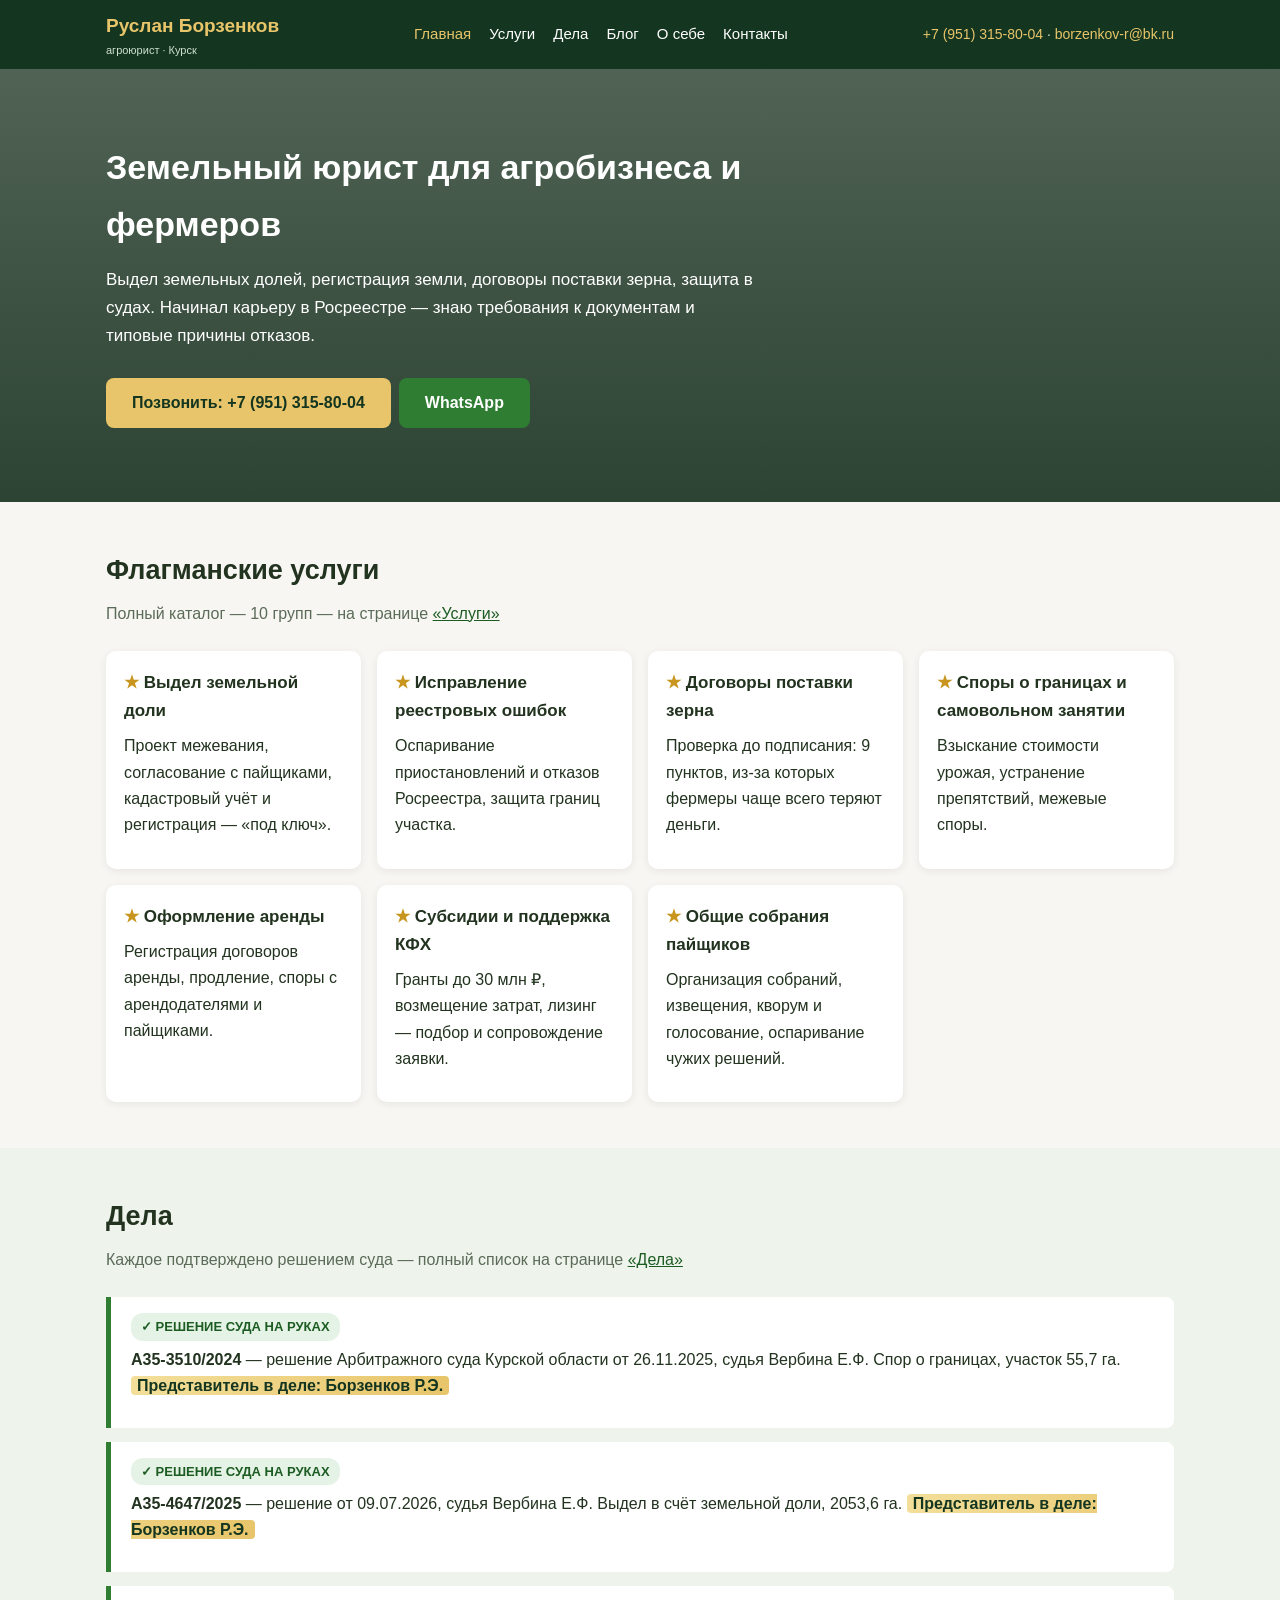
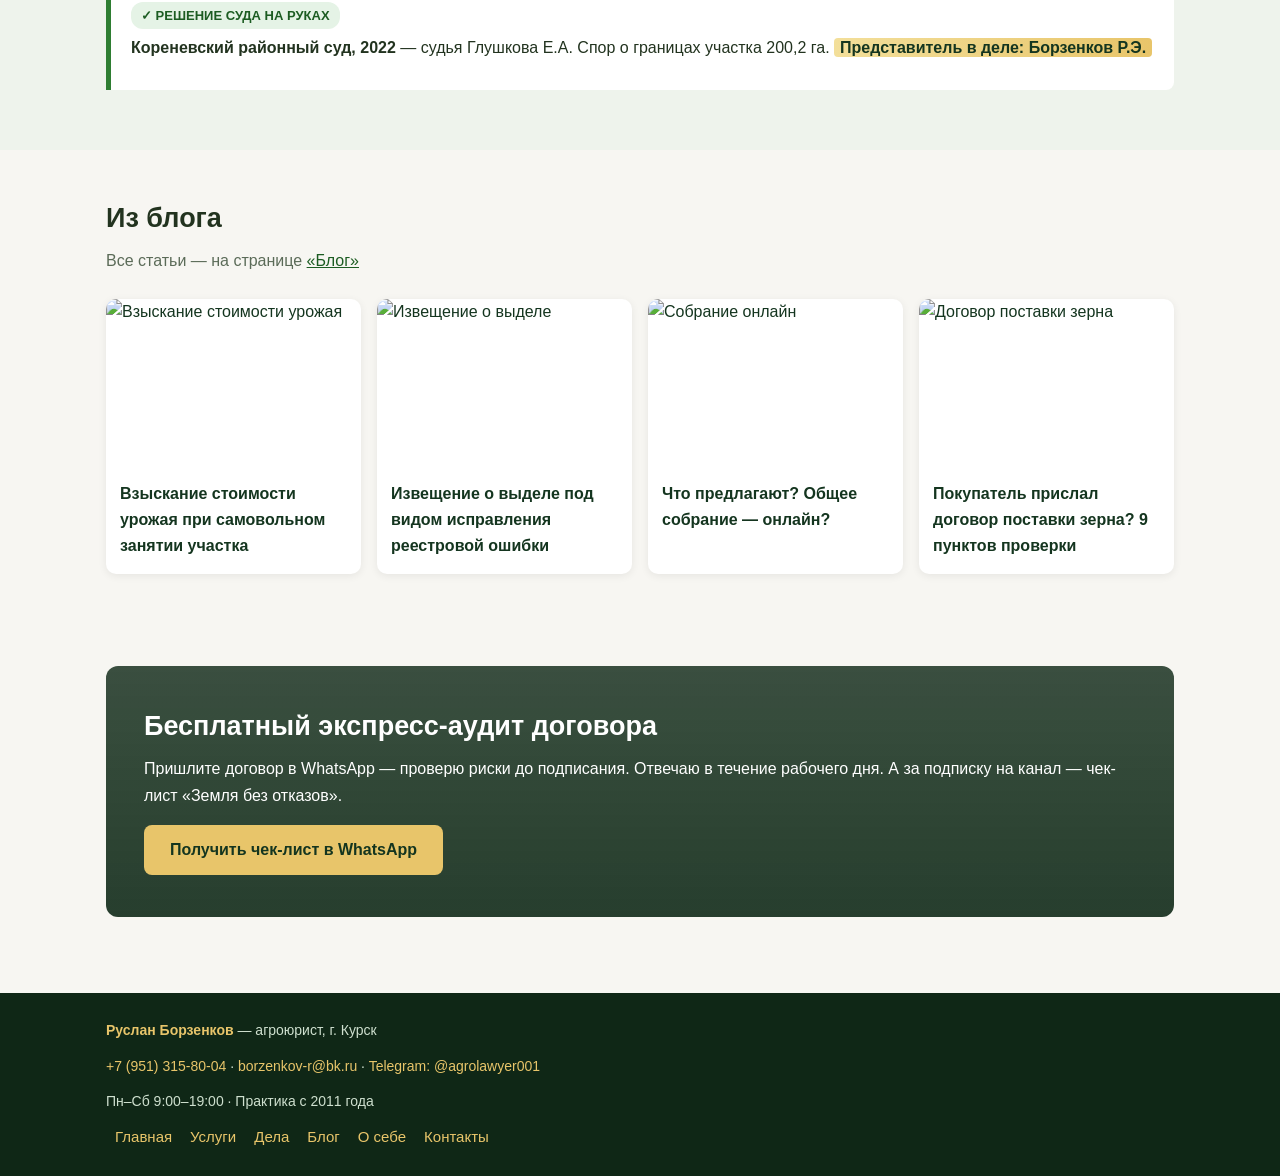
==== index.html @ 3d808bc9 "Add files via upload" ====
<!DOCTYPE html><html lang="ru"><head><meta charset="UTF-8">
<meta name="viewport" content="width=device-width,initial-scale=1">
<title>Борзенков Руслан — агроюрист, Курск. Земельные споры и регистрация</title>
<meta name="description" content="Агроюрист в Курске: выдел земельных долей, исправление реестровых ошибок, договоры поставки зерна, субсидии КФХ. Практика с 2011 года. Решения судов.">
<meta property="og:title" content="Борзенков Руслан — агроюрист, Курск. Земельные споры и регистрация">
<meta property="og:image" content="img/og-image.jpg">
<link rel="icon" href="img/favicon.jpg">
<link rel="stylesheet" href="style.css">
</head><body>
<header><div class="wrap"><a class="logo" href="index.html">Руслан Борзенков<span>агроюрист · Курск</span></a>
<nav><a href="index.html" class="on">Главная</a><a href="uslugi.html" class="">Услуги</a><a href="dela.html" class="">Дела</a><a href="blog.html" class="">Блог</a><a href="osebe.html" class="">О себе</a><a href="kontakty.html" class="">Контакты</a></nav>
<div class="hcontacts"><a href="tel:+79513158004">+7 (951) 315-80-04</a> · <a href="mailto:borzenkov-r@bk.ru">borzenkov-r@bk.ru</a></div>
</div></header>
<div class="hero"><div class="wrap"><h1>Земельный юрист для агробизнеса и фермеров</h1><p>Выдел земельных долей, регистрация земли, договоры поставки зерна, защита в судах. Начинал карьеру в Росреестре — знаю требования к документам и типовые причины отказов.</p><a class="btn gold" href="tel:+79513158004">Позвонить: +7 (951) 315-80-04</a><a class="btn" href="https://wa.me/79513158004">WhatsApp</a></div></div>
<section><div class="wrap">
<h2>Флагманские услуги</h2><p class="sub">Полный каталог — 10 групп — на странице <a href="uslugi.html">«Услуги»</a></p>
<div class="grid">
<div class="card"><h3><span class="star">★</span> Выдел земельной доли</h3><p>Проект межевания, согласование с пайщиками, кадастровый учёт и регистрация — «под ключ».</p></div>
<div class="card"><h3><span class="star">★</span> Исправление реестровых ошибок</h3><p>Оспаривание приостановлений и отказов Росреестра, защита границ участка.</p></div>
<div class="card"><h3><span class="star">★</span> Договоры поставки зерна</h3><p>Проверка до подписания: 9 пунктов, из-за которых фермеры чаще всего теряют деньги.</p></div>
<div class="card"><h3><span class="star">★</span> Споры о границах и самовольном занятии</h3><p>Взыскание стоимости урожая, устранение препятствий, межевые споры.</p></div>
<div class="card"><h3><span class="star">★</span> Оформление аренды</h3><p>Регистрация договоров аренды, продление, споры с арендодателями и пайщиками.</p></div>
<div class="card"><h3><span class="star">★</span> Субсидии и поддержка КФХ</h3><p>Гранты до 30 млн ₽, возмещение затрат, лизинг — подбор и сопровождение заявки.</p></div>
<div class="card"><h3><span class="star">★</span> Общие собрания пайщиков</h3><p>Организация собраний, извещения, кворум и голосование, оспаривание чужих решений.</p></div>
</div></div></section>

<section style="background:#eef3ec"><div class="wrap">
<h2>Дела</h2><p class="sub">Каждое подтверждено решением суда — полный список на странице <a href="dela.html">«Дела»</a></p>
<div class="case"><span class="ok">✓ РЕШЕНИЕ СУДА НА РУКАХ</span><p><b>А35-3510/2024</b> — решение Арбитражного суда Курской области от 26.11.2025, судья Вербина Е.Ф. Спор о границах, участок 55,7 га. <span class="gold-name">Представитель в деле: Борзенков Р.Э.</span></p></div>
<div class="case"><span class="ok">✓ РЕШЕНИЕ СУДА НА РУКАХ</span><p><b>А35-4647/2025</b> — решение от 09.07.2026, судья Вербина Е.Ф. Выдел в счёт земельной доли, 2053,6 га. <span class="gold-name">Представитель в деле: Борзенков Р.Э.</span></p></div>
<div class="case"><span class="ok">✓ РЕШЕНИЕ СУДА НА РУКАХ</span><p><b>Кореневский районный суд, 2022</b> — судья Глушкова Е.А. Спор о границах участка 200,2 га. <span class="gold-name">Представитель в деле: Борзенков Р.Э.</span></p></div>
</div></section>

<section><div class="wrap">
<h2>Из блога</h2><p class="sub">Все статьи — на странице <a href="blog.html">«Блог»</a></p>
<div class="grid cards">
<a class="cardlink" href="blog.html#a2"><img src="img/urozhaj.jpg" alt="Взыскание стоимости урожая"><div class="txt"><b>Взыскание стоимости урожая при самовольном занятии участка</b></div></a>
<a class="cardlink" href="blog.html#a3"><img src="img/reestr.jpg" alt="Извещение о выделе"><div class="txt"><b>Извещение о выделе под видом исправления реестровой ошибки</b></div></a>
<a class="cardlink" href="blog.html#a5"><img src="img/sobr_gos.jpg" alt="Собрание онлайн"><div class="txt"><b>Что предлагают? Общее собрание — онлайн?</b></div></a>
<a class="cardlink" href="blog.html#a8"><img src="img/zerno9.jpg" alt="Договор поставки зерна"><div class="txt"><b>Покупатель прислал договор поставки зерна? 9 пунктов проверки</b></div></a>
</div></div></section>

<section><div class="wrap"><div class="cta">
<h2 style="color:#fff">Бесплатный экспресс-аудит договора</h2>
<p>Пришлите договор в WhatsApp — проверю риски до подписания. Отвечаю в течение рабочего дня. А за подписку на канал — чек-лист «Земля без отказов».</p>
<a class="btn gold" href="https://wa.me/79513158004">Получить чек-лист в WhatsApp</a>
</div></div></section>
<footer><div class="wrap">
<p><b style="color:#e8c56a">Руслан Борзенков</b> — агроюрист, г. Курск</p>
<p><a href="tel:+79513158004">+7 (951) 315-80-04</a> · <a href="mailto:borzenkov-r@bk.ru">borzenkov-r@bk.ru</a> · <a href="https://t.me/agrolawyer001">Telegram: @agrolawyer001</a></p>
<p>Пн–Сб 9:00–19:00 · Практика с 2011 года</p>
<nav style="margin-top:8px"><a href="index.html" class="on">Главная</a><a href="uslugi.html" class="">Услуги</a><a href="dela.html" class="">Дела</a><a href="blog.html" class="">Блог</a><a href="osebe.html" class="">О себе</a><a href="kontakty.html" class="">Контакты</a></nav>
</div></footer></body></html>
---- style.css ----
*{margin:0;padding:0;box-sizing:border-box}
body{font-family:Arial,Helvetica,sans-serif;color:#22331f;background:#f7f6f2;line-height:1.65}
.wrap{max-width:1100px;margin:0 auto;padding:0 16px}
header{background:#14351f;color:#fff;padding:10px 0;position:sticky;top:0;z-index:10}
header .wrap{display:flex;justify-content:space-between;align-items:center;flex-wrap:wrap;gap:8px}
.logo{font-size:19px;font-weight:bold;color:#e8c56a;text-decoration:none;white-space:nowrap}
.logo span{display:block;font-size:11px;color:#cfe0cf;font-weight:normal}
nav{display:flex;flex-wrap:wrap}
nav a{color:#fff;text-decoration:none;margin:0 9px;font-size:15px}
nav a:hover,nav a.on{color:#e8c56a}
.hcontacts{font-size:14px;color:#cfe0cf}
.hcontacts a{color:#e8c56a;text-decoration:none;white-space:nowrap}
.hero{background:linear-gradient(rgba(16,42,24,.72),rgba(16,42,24,.88)),url(img/banner.jpg) center/cover;padding:70px 0;color:#fff}
.hero h1{font-size:34px;max-width:760px;color:#fff}
.hero p{max-width:660px;margin:14px 0 24px;font-size:17px}
.btn{display:inline-block;background:#2e7d32;color:#fff;padding:12px 26px;border-radius:8px;text-decoration:none;font-weight:bold;font-size:16px;margin:4px 8px 4px 0}
.btn.gold{background:#e8c56a;color:#14351f}
section{padding:46px 0}
h2{font-size:27px;margin-bottom:8px}
.sub{color:#5b6b58;margin-bottom:24px}
.sub a{color:#1c5c22}
.grid{display:grid;grid-template-columns:repeat(auto-fit,minmax(240px,1fr));gap:16px}
.card{background:#fff;border-radius:10px;padding:18px;box-shadow:0 2px 8px rgba(0,0,0,.07)}
.card h3{margin-bottom:8px;font-size:17px}
.star{color:#c8961e}
.cards img{width:100%;height:168px;object-fit:cover;border-radius:8px 8px 0 0;display:block}
.cards .txt{padding:14px}
a.cardlink{color:#14351f;text-decoration:none;display:block;background:#fff;border-radius:10px;overflow:hidden;box-shadow:0 2px 8px rgba(0,0,0,.07)}
.case{border-left:5px solid #2e7d32;background:#fff;padding:16px 20px;margin-bottom:14px;border-radius:0 8px 8px 0}
.ok{display:inline-block;background:#e5f3e6;color:#1c5c22;padding:3px 10px;border-radius:12px;font-size:13px;font-weight:bold;margin-bottom:6px}
.gold-name{background:linear-gradient(90deg,#f3df9a,#e8c56a);color:#14351f;padding:1px 6px;border-radius:4px;font-weight:bold}
.cta{background:linear-gradient(rgba(16,42,24,.82),rgba(16,42,24,.9)),url(img/checklist.jpg) right/cover;color:#fff;border-radius:12px;padding:38px}
footer{background:#0f2716;color:#cfe0cf;padding:26px 0;font-size:14px;margin-top:30px}
footer a{color:#e8c56a;text-decoration:none}
article{background:#fff;border-radius:10px;padding:24px;margin-bottom:22px;box-shadow:0 2px 8px rgba(0,0,0,.07)}
article img.cover{width:100%;max-height:300px;object-fit:cover;border-radius:8px;margin:12px 0}
details{background:#fff;border-radius:10px;margin-bottom:12px;box-shadow:0 2px 8px rgba(0,0,0,.07)}
summary{padding:16px 20px;font-weight:bold;cursor:pointer;font-size:16px}
details .body{padding:0 20px 16px}
.ccards{display:grid;grid-template-columns:repeat(auto-fit,minmax(250px,1fr));gap:16px}
.ccard{background:#fff;border-radius:10px;padding:20px;box-shadow:0 2px 8px rgba(0,0,0,.07)}
.ccard b{display:block;margin-bottom:6px;font-size:15px;color:#1c5c22}
.numstrip{display:flex;gap:14px;flex-wrap:wrap;margin:18px 0}
.num{background:#14351f;color:#fff;border-radius:10px;padding:14px 18px;flex:1;min-width:170px}
.num b{display:block;font-size:22px;color:#e8c56a}
p{margin-bottom:12px}
img.round{border-radius:10px;max-width:100%}
@media(max-width:760px){.hero h1{font-size:26px}h2{font-size:22px}}
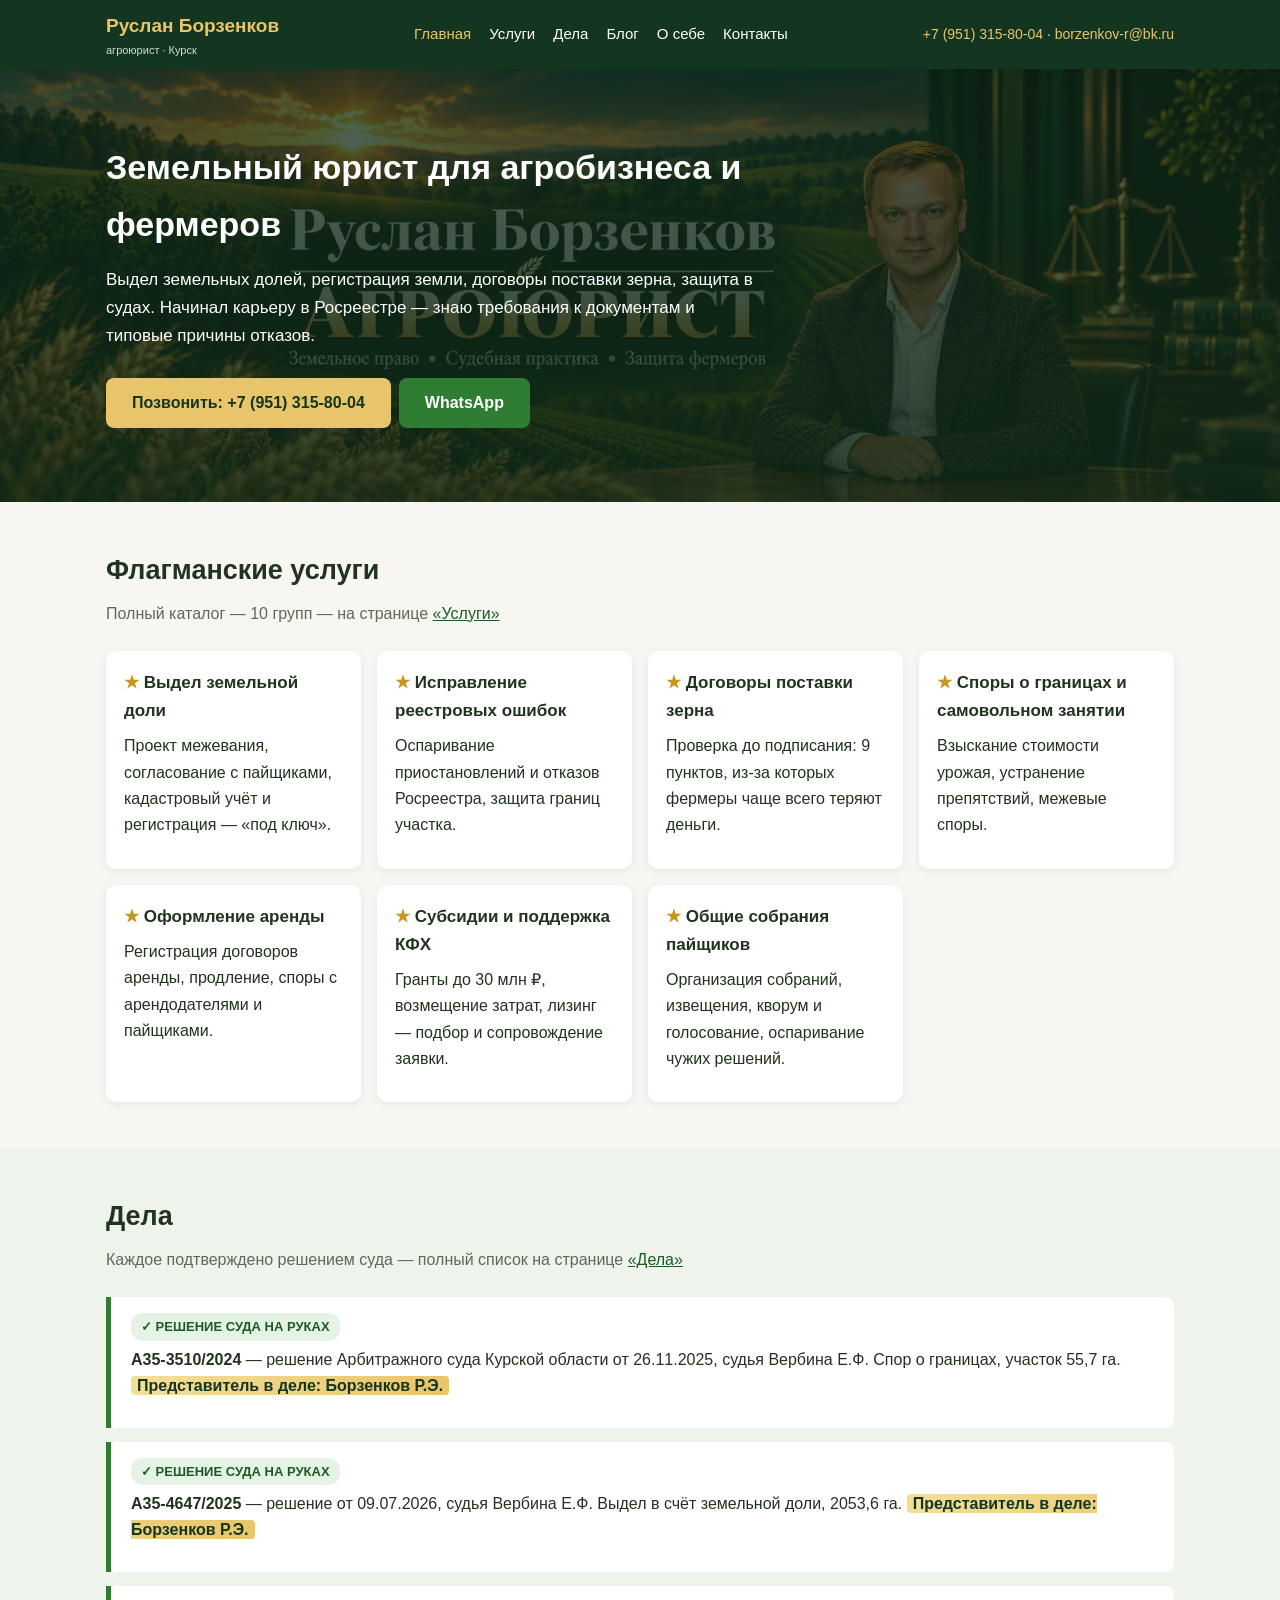
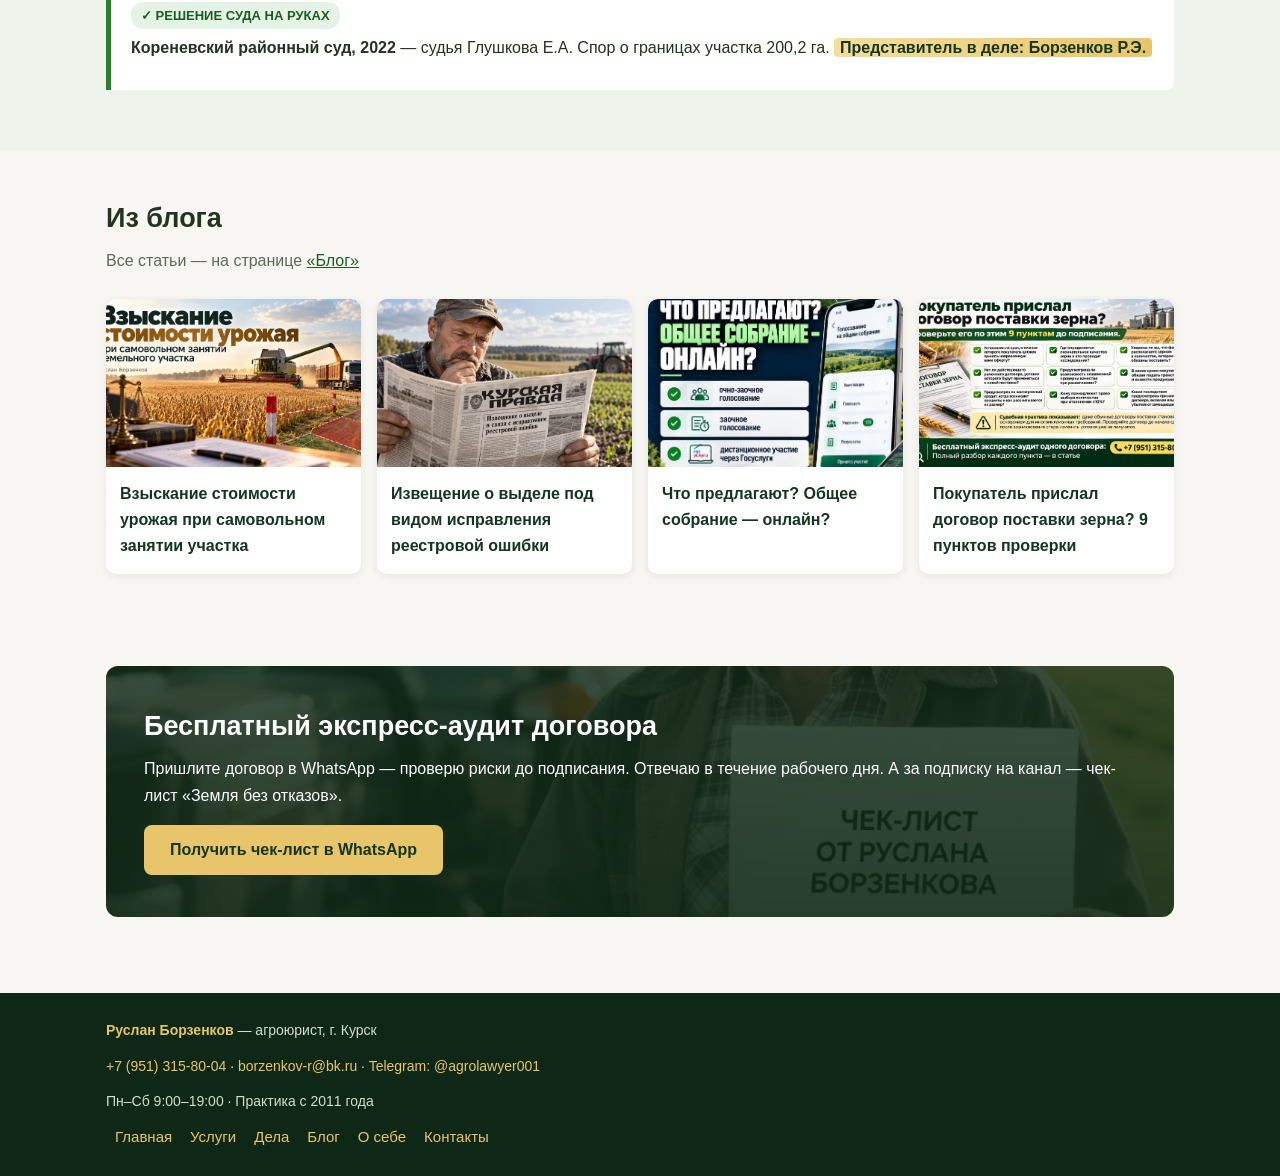
==== commit 78a8b64c: "Update index.html" ====
--- a/index.html
+++ b/index.html
@@ -50,4 +50,20 @@
 <p><a href="tel:+79513158004">+7 (951) 315-80-04</a> · <a href="mailto:borzenkov-r@bk.ru">borzenkov-r@bk.ru</a> · <a href="https://t.me/agrolawyer001">Telegram: @agrolawyer001</a></p>
 <p>Пн–Сб 9:00–19:00 · Практика с 2011 года</p>
 <nav style="margin-top:8px"><a href="index.html" class="on">Главная</a><a href="uslugi.html" class="">Услуги</a><a href="dela.html" class="">Дела</a><a href="blog.html" class="">Блог</a><a href="osebe.html" class="">О себе</a><a href="kontakty.html" class="">Контакты</a></nav>
-</div></footer></body></html>+</div></footer><!-- Yandex.Metrika counter -->
+<script type="text/javascript">
+    (function(m,e,t,r,i,k,a){
+        m[i]=m[i]||function(){(m[i].a=m[i].a||[]).push(arguments)};
+        m[i].l=1*new Date();
+        for (var j = 0; j < document.scripts.length; j++) {if (document.scripts[j].src === r) { return; }}
+        k=e.createElement(t),a=e.getElementsByTagName(t)[0],k.async=1,k.src=r,a.parentNode.insertBefore(k,a)
+    })(window, document,'script','https://mc.yandex.ru/metrika/tag.js?id=114141126', 'ym');
+
+    ym(114141126, 'init', {ssr:true, webvisor:true, clickmap:true, ecommerce:"dataLayer", referrer: document.referrer, url: location.href, accurateTrackBounce:true, trackLinks:true});
+</script>
+<noscript><div><img src="https://mc.yandex.ru/watch/114141126" style="position:absolute; left:-9999px;" alt="" /></div></noscript>
+<!-- /Yandex.Metrika counter -->
+
+
+
+</body></html>
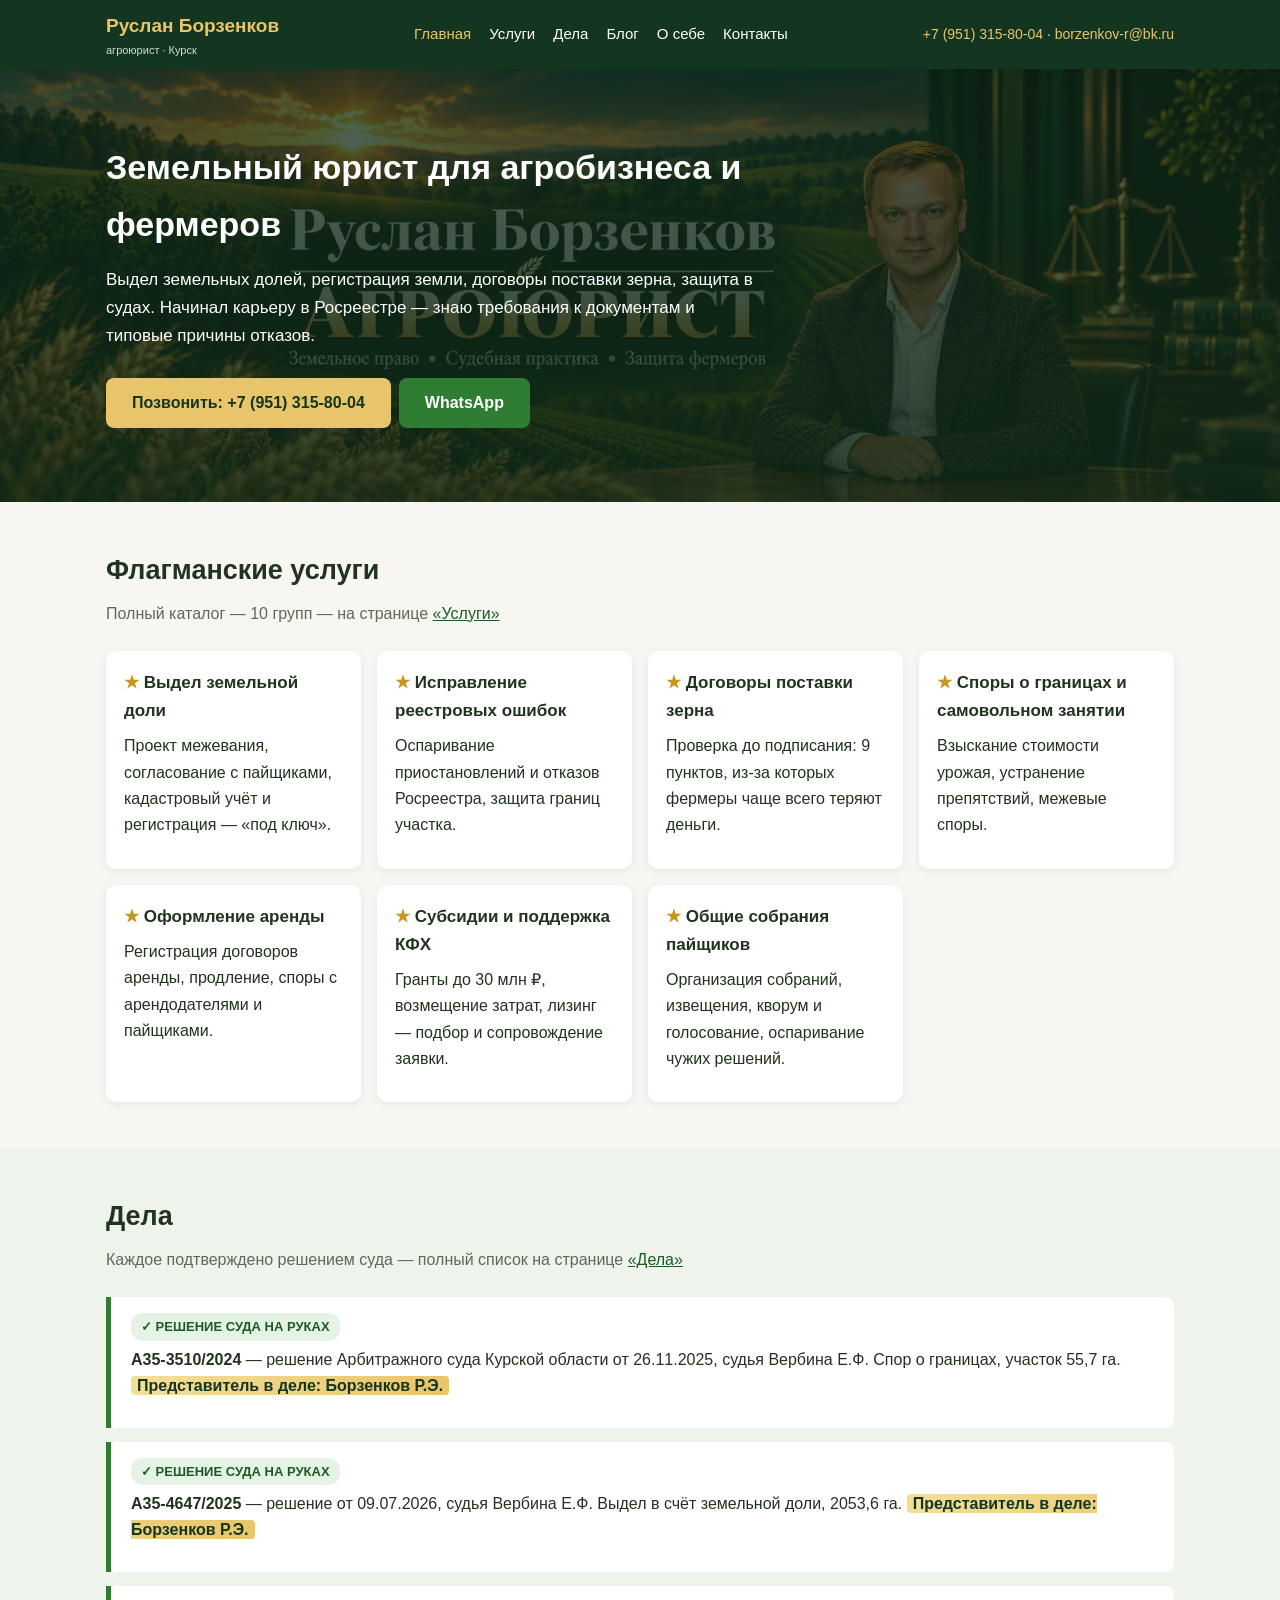
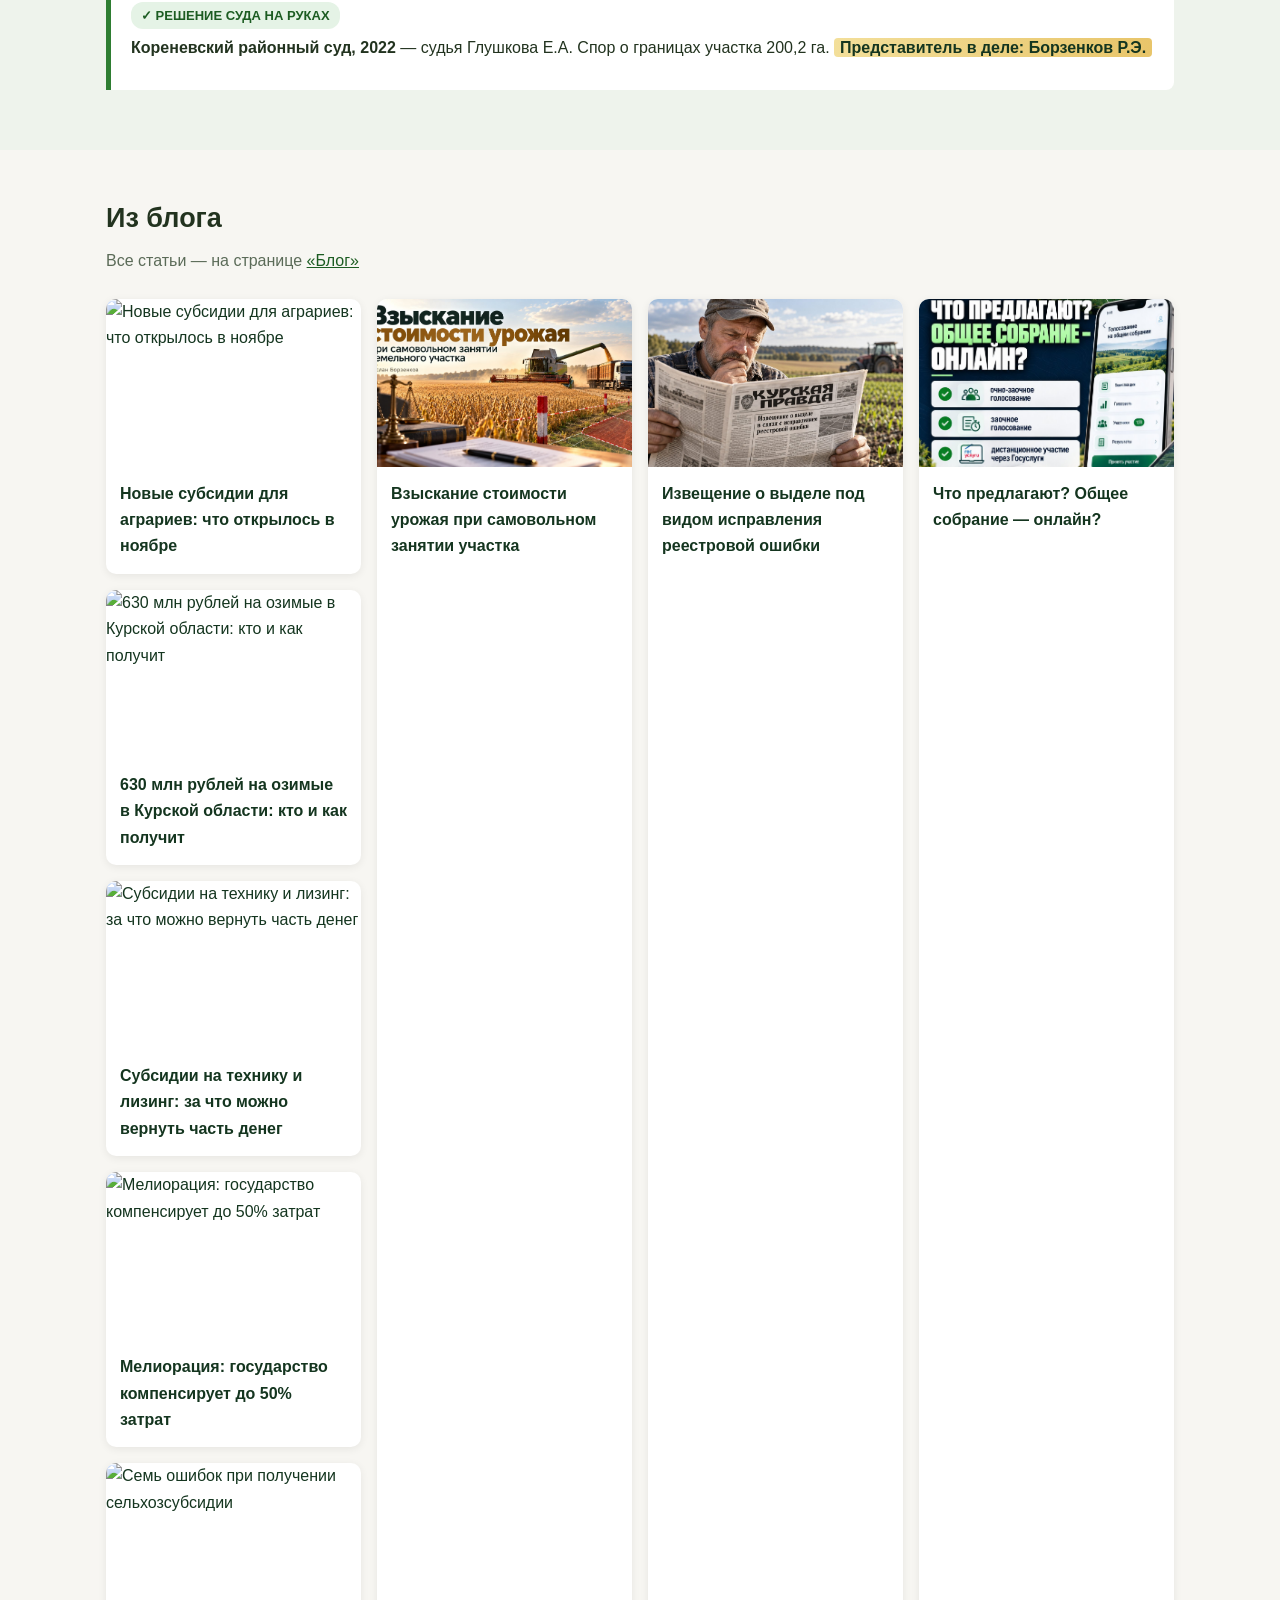
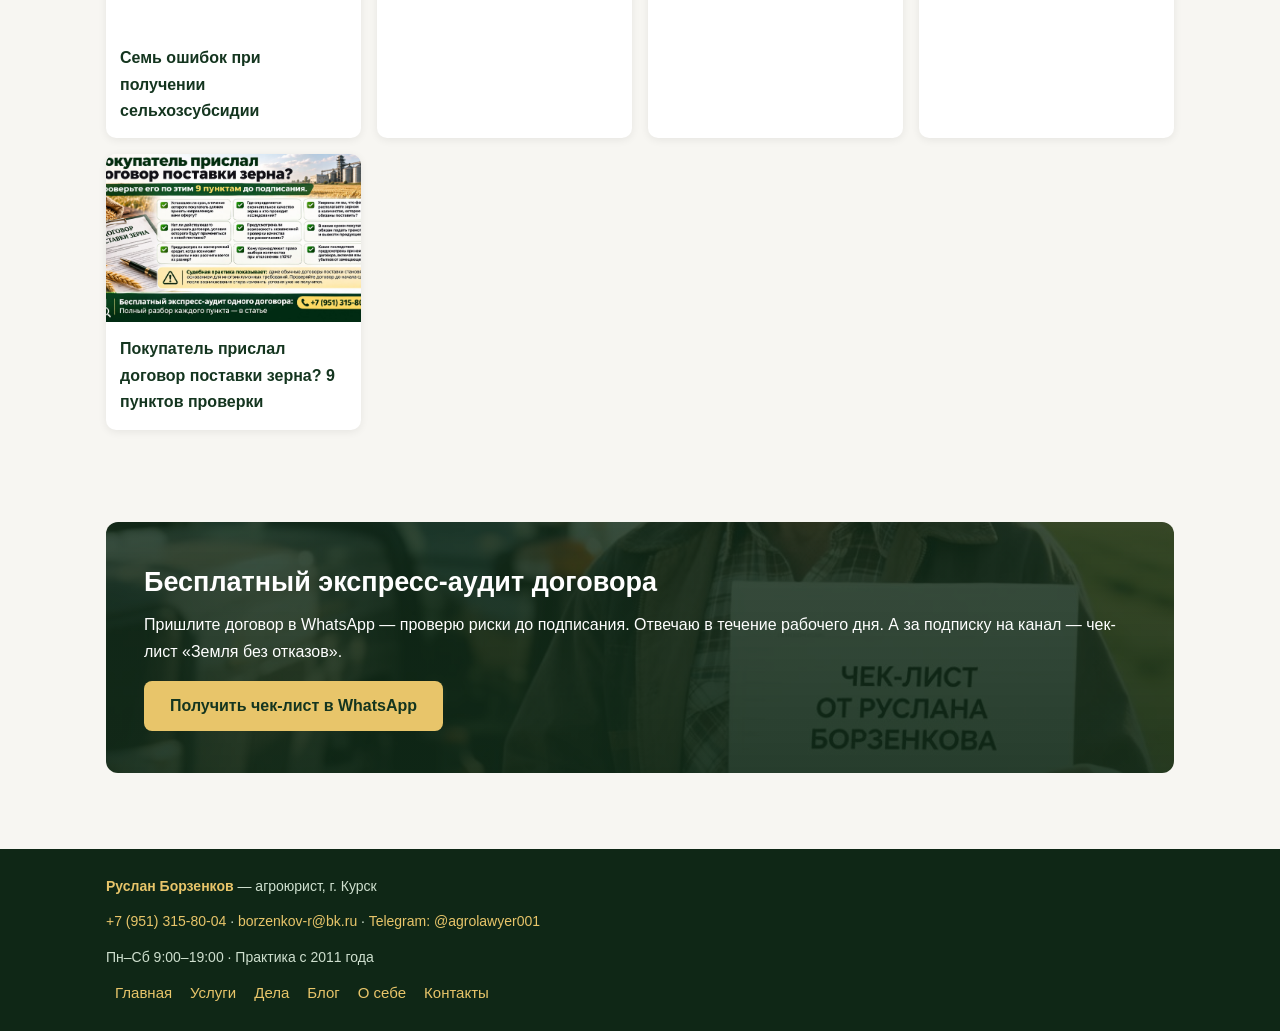
==== commit 6f1185a1: "Update index.html" ====
--- a/index.html
+++ b/index.html
@@ -33,7 +33,13 @@
 
 <section><div class="wrap">
 <h2>Из блога</h2><p class="sub">Все статьи — на странице <a href="blog.html">«Блог»</a></p>
-<div class="grid cards">
+<div class="grid cards"><div class="grid cards">
+<a class="cardlink" href="blog.html#a9"><img src="img/subs-obzor.jpg" alt="Новые субсидии для аграриев: что открылось в ноябре"><div class="txt"><b>Новые субсидии для аграриев: что открылось в ноябре</b></div></a>
+<a class="cardlink" href="blog.html#a10"><img src="img/subs-ozimye.jpg" alt="630 млн рублей на озимые в Курской области: кто и как получит"><div class="txt"><b>630 млн рублей на озимые в Курской области: кто и как получит</b></div></a>
+<a class="cardlink" href="blog.html#a11"><img src="img/subs-tehnika.jpg" alt="Субсидии на технику и лизинг: за что можно вернуть часть денег"><div class="txt"><b>Субсидии на технику и лизинг: за что можно вернуть часть денег</b></div></a>
+<a class="cardlink" href="blog.html#a12"><img src="img/subs-melior.jpg" alt="Мелиорация: государство компенсирует до 50% затрат"><div class="txt"><b>Мелиорация: государство компенсирует до 50% затрат</b></div></a>
+<a class="cardlink" href="blog.html#a13"><img src="img/subs-oshibki.jpg" alt="Семь ошибок при получении сельхозсубсидии"><div class="txt"><b>Семь ошибок при получении сельхозсубсидии</b></div></a>
+</div>
 <a class="cardlink" href="blog.html#a2"><img src="img/urozhaj.jpg" alt="Взыскание стоимости урожая"><div class="txt"><b>Взыскание стоимости урожая при самовольном занятии участка</b></div></a>
 <a class="cardlink" href="blog.html#a3"><img src="img/reestr.jpg" alt="Извещение о выделе"><div class="txt"><b>Извещение о выделе под видом исправления реестровой ошибки</b></div></a>
 <a class="cardlink" href="blog.html#a5"><img src="img/sobr_gos.jpg" alt="Собрание онлайн"><div class="txt"><b>Что предлагают? Общее собрание — онлайн?</b></div></a>
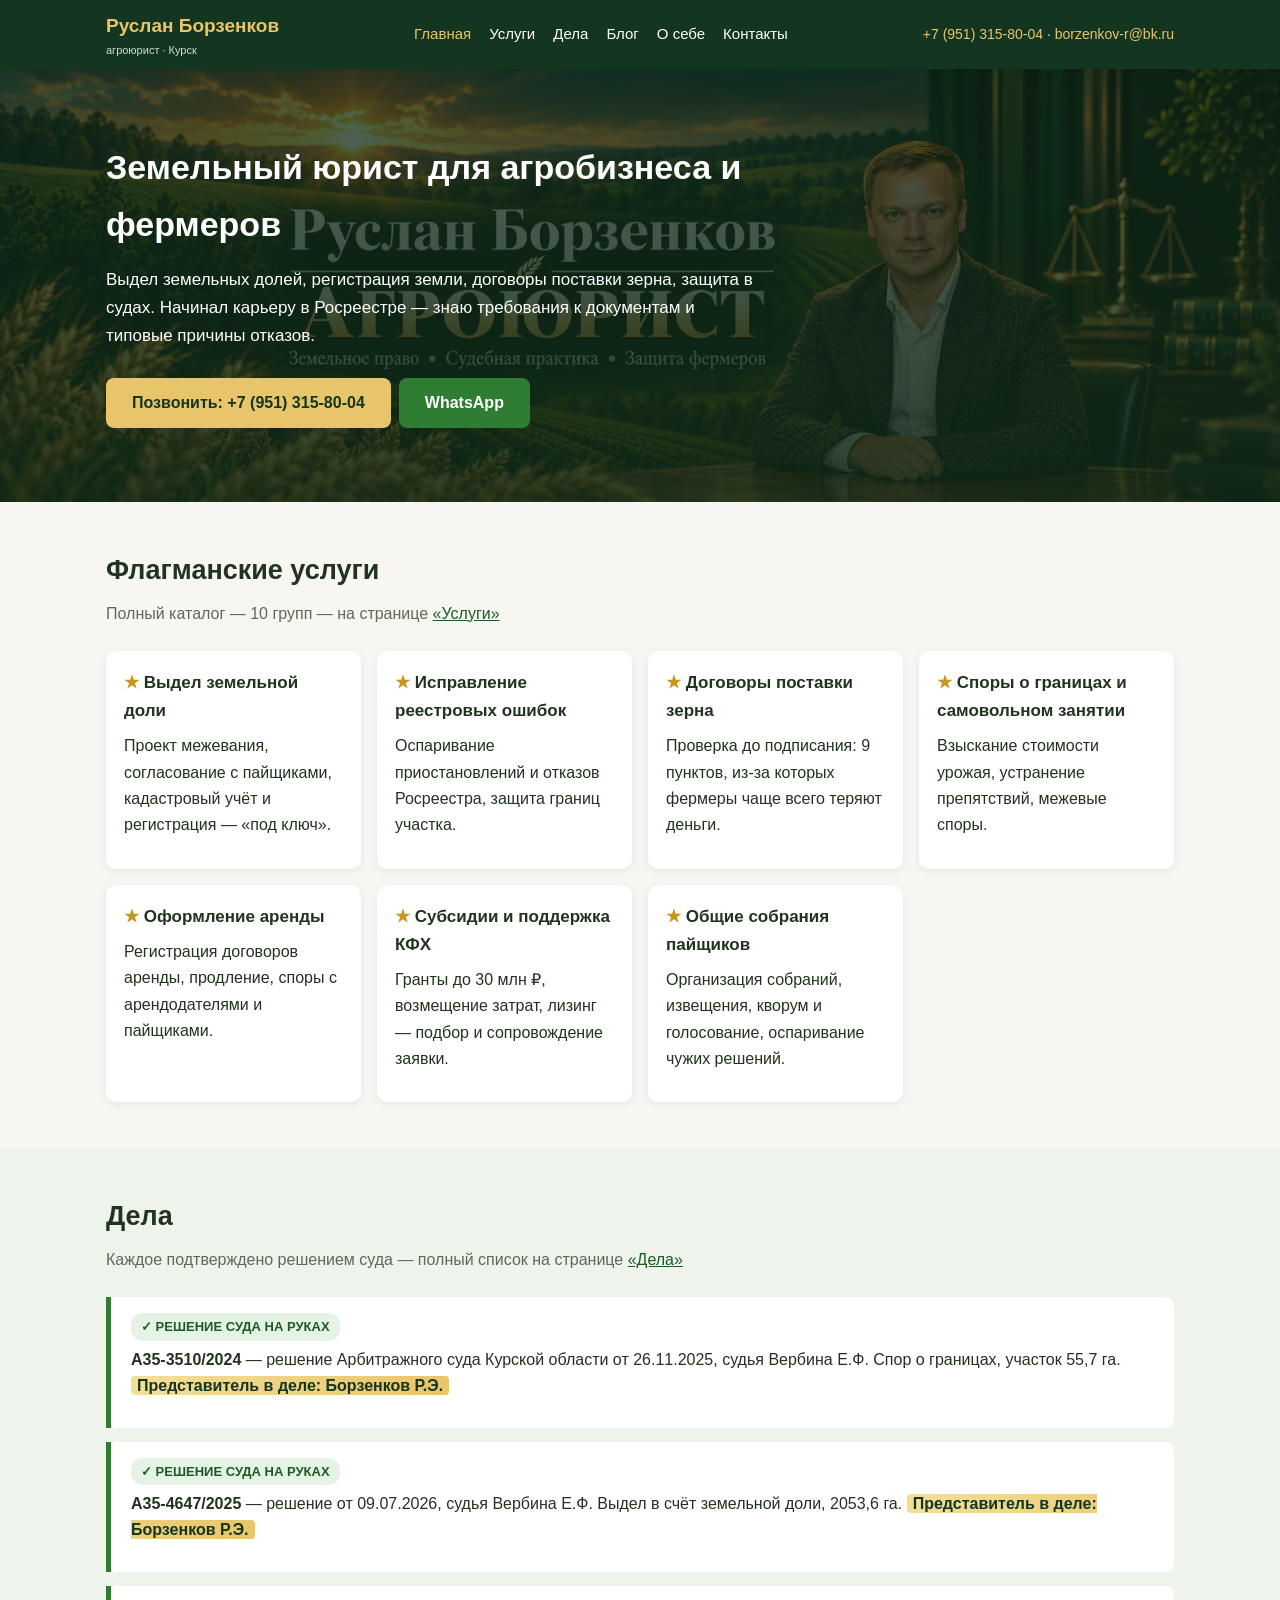
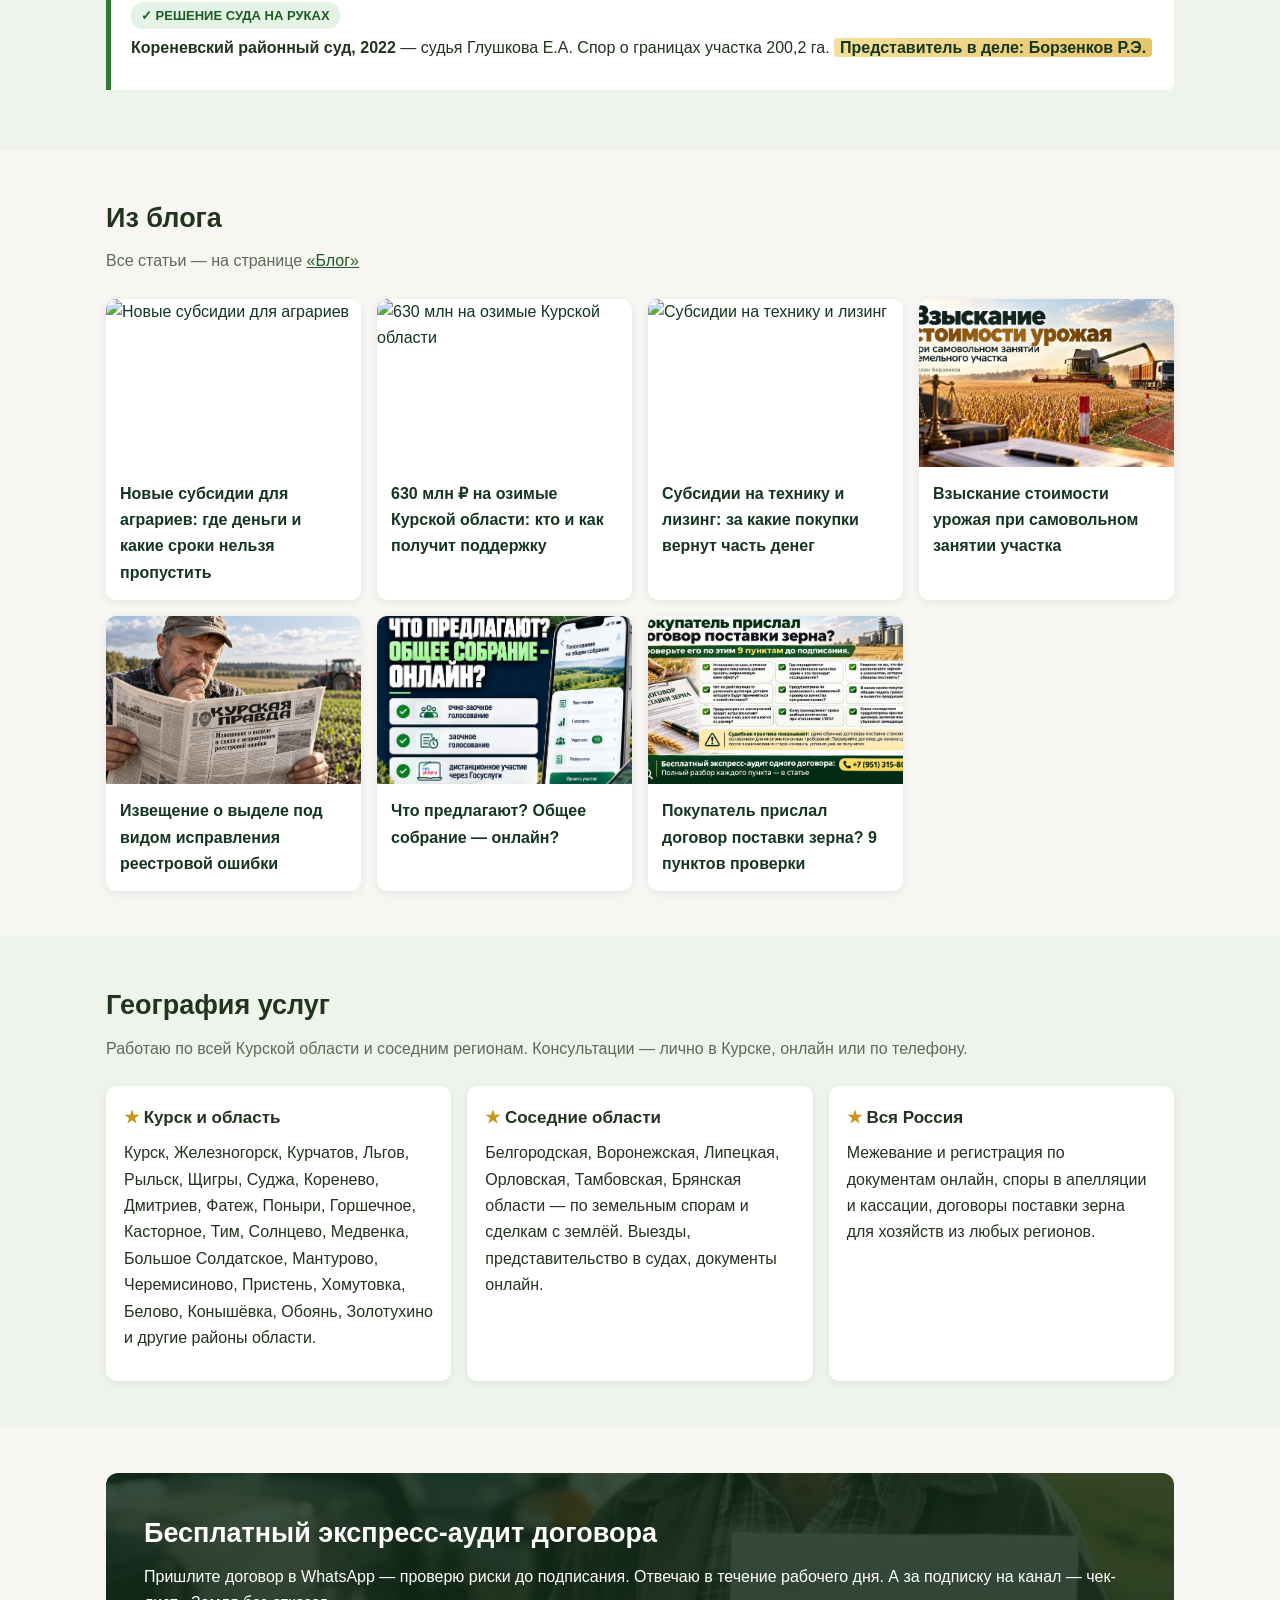
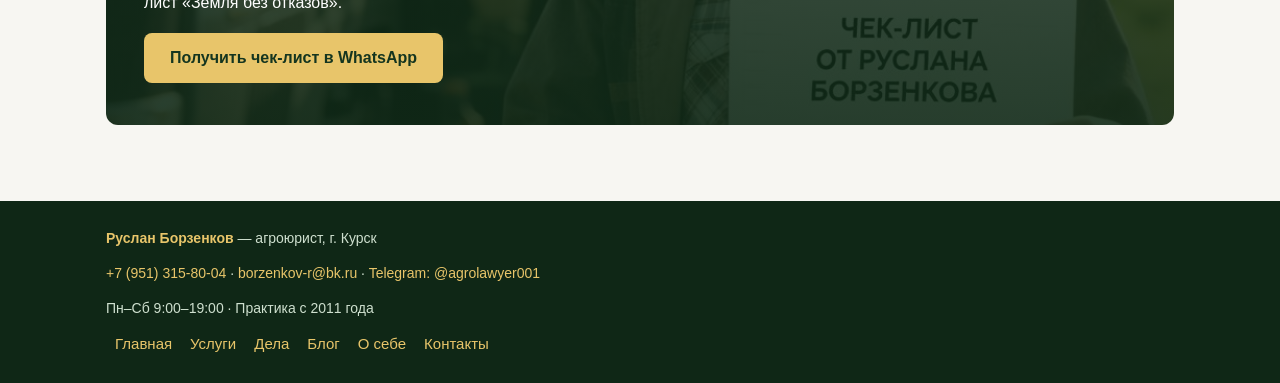
==== commit 450d2dc9: "Add files via upload" ====
--- a/index.html
+++ b/index.html
@@ -33,18 +33,25 @@
 
 <section><div class="wrap">
 <h2>Из блога</h2><p class="sub">Все статьи — на странице <a href="blog.html">«Блог»</a></p>
-<div class="grid cards"><div class="grid cards">
-<a class="cardlink" href="blog.html#a9"><img src="img/subs-obzor.jpg" alt="Новые субсидии для аграриев: что открылось в ноябре"><div class="txt"><b>Новые субсидии для аграриев: что открылось в ноябре</b></div></a>
-<a class="cardlink" href="blog.html#a10"><img src="img/subs-ozimye.jpg" alt="630 млн рублей на озимые в Курской области: кто и как получит"><div class="txt"><b>630 млн рублей на озимые в Курской области: кто и как получит</b></div></a>
-<a class="cardlink" href="blog.html#a11"><img src="img/subs-tehnika.jpg" alt="Субсидии на технику и лизинг: за что можно вернуть часть денег"><div class="txt"><b>Субсидии на технику и лизинг: за что можно вернуть часть денег</b></div></a>
-<a class="cardlink" href="blog.html#a12"><img src="img/subs-melior.jpg" alt="Мелиорация: государство компенсирует до 50% затрат"><div class="txt"><b>Мелиорация: государство компенсирует до 50% затрат</b></div></a>
-<a class="cardlink" href="blog.html#a13"><img src="img/subs-oshibki.jpg" alt="Семь ошибок при получении сельхозсубсидии"><div class="txt"><b>Семь ошибок при получении сельхозсубсидии</b></div></a>
-</div>
+<div class="grid cards">
+<a class="cardlink" href="blog.html#a15"><img src="img/subs-obzor.jpg" alt="Новые субсидии для аграриев"><div class="txt"><b>Новые субсидии для аграриев: где деньги и какие сроки нельзя пропустить</b></div></a>
+<a class="cardlink" href="blog.html#a16"><img src="img/subs-ozimye.jpg" alt="630 млн на озимые Курской области"><div class="txt"><b>630 млн ₽ на озимые Курской области: кто и как получит поддержку</b></div></a>
+<a class="cardlink" href="blog.html#a17"><img src="img/subs-tehnika.jpg" alt="Субсидии на технику и лизинг"><div class="txt"><b>Субсидии на технику и лизинг: за какие покупки вернут часть денег</b></div></a>
 <a class="cardlink" href="blog.html#a2"><img src="img/urozhaj.jpg" alt="Взыскание стоимости урожая"><div class="txt"><b>Взыскание стоимости урожая при самовольном занятии участка</b></div></a>
 <a class="cardlink" href="blog.html#a3"><img src="img/reestr.jpg" alt="Извещение о выделе"><div class="txt"><b>Извещение о выделе под видом исправления реестровой ошибки</b></div></a>
 <a class="cardlink" href="blog.html#a5"><img src="img/sobr_gos.jpg" alt="Собрание онлайн"><div class="txt"><b>Что предлагают? Общее собрание — онлайн?</b></div></a>
 <a class="cardlink" href="blog.html#a8"><img src="img/zerno9.jpg" alt="Договор поставки зерна"><div class="txt"><b>Покупатель прислал договор поставки зерна? 9 пунктов проверки</b></div></a>
 </div></div></section>
+
+<section style="background:#eef3ec"><div class="wrap">
+<h2>География услуг</h2>
+<p class="sub">Работаю по всей Курской области и соседним регионам. Консультации — лично в Курске, онлайн или по телефону.</p>
+<div class="grid">
+<div class="card"><h3><span class="star">★</span> Курск и область</h3><p>Курск, Железногорск, Курчатов, Льгов, Рыльск, Щигры, Суджа, Коренево, Дмитриев, Фатеж, Поныри, Горшечное, Касторное, Тим, Солнцево, Медвенка, Большое Солдатское, Мантурово, Черемисиново, Пристень, Хомутовка, Белово, Конышёвка, Обоянь, Золотухино и другие районы области.</p></div>
+<div class="card"><h3><span class="star">★</span> Соседние области</h3><p>Белгородская, Воронежская, Липецкая, Орловская, Тамбовская, Брянская области — по земельным спорам и сделкам с землёй. Выезды, представительство в судах, документы онлайн.</p></div>
+<div class="card"><h3><span class="star">★</span> Вся Россия</h3><p>Межевание и регистрация по документам онлайн, споры в апелляции и кассации, договоры поставки зерна для хозяйств из любых регионов.</p></div>
+</div>
+</div></section>
 
 <section><div class="wrap"><div class="cta">
 <h2 style="color:#fff">Бесплатный экспресс-аудит договора</h2>
@@ -63,13 +70,9 @@
         m[i].l=1*new Date();
         for (var j = 0; j < document.scripts.length; j++) {if (document.scripts[j].src === r) { return; }}
         k=e.createElement(t),a=e.getElementsByTagName(t)[0],k.async=1,k.src=r,a.parentNode.insertBefore(k,a)
-    })(window, document,'script','https://mc.yandex.ru/metrika/tag.js?id=114141126', 'ym');
+    })(window, document,'script','https://mc.yandex.ru/metrika/tag.js?id=114145482', 'ym');
 
-    ym(114141126, 'init', {ssr:true, webvisor:true, clickmap:true, ecommerce:"dataLayer", referrer: document.referrer, url: location.href, accurateTrackBounce:true, trackLinks:true});
+    ym(114145482, 'init', {ssr:true, webvisor:true, clickmap:true, ecommerce:"dataLayer", referrer: document.referrer, url: location.href, accurateTrackBounce:true, trackLinks:true});
 </script>
-<noscript><div><img src="https://mc.yandex.ru/watch/114141126" style="position:absolute; left:-9999px;" alt="" /></div></noscript>
-<!-- /Yandex.Metrika counter -->
-
-
-
-</body></html>
+<noscript><div><img src="https://mc.yandex.ru/watch/114145482" style="position:absolute; left:-9999px;" alt="" /></div></noscript>
+<!-- /Yandex.Metrika counter --></body></html>
